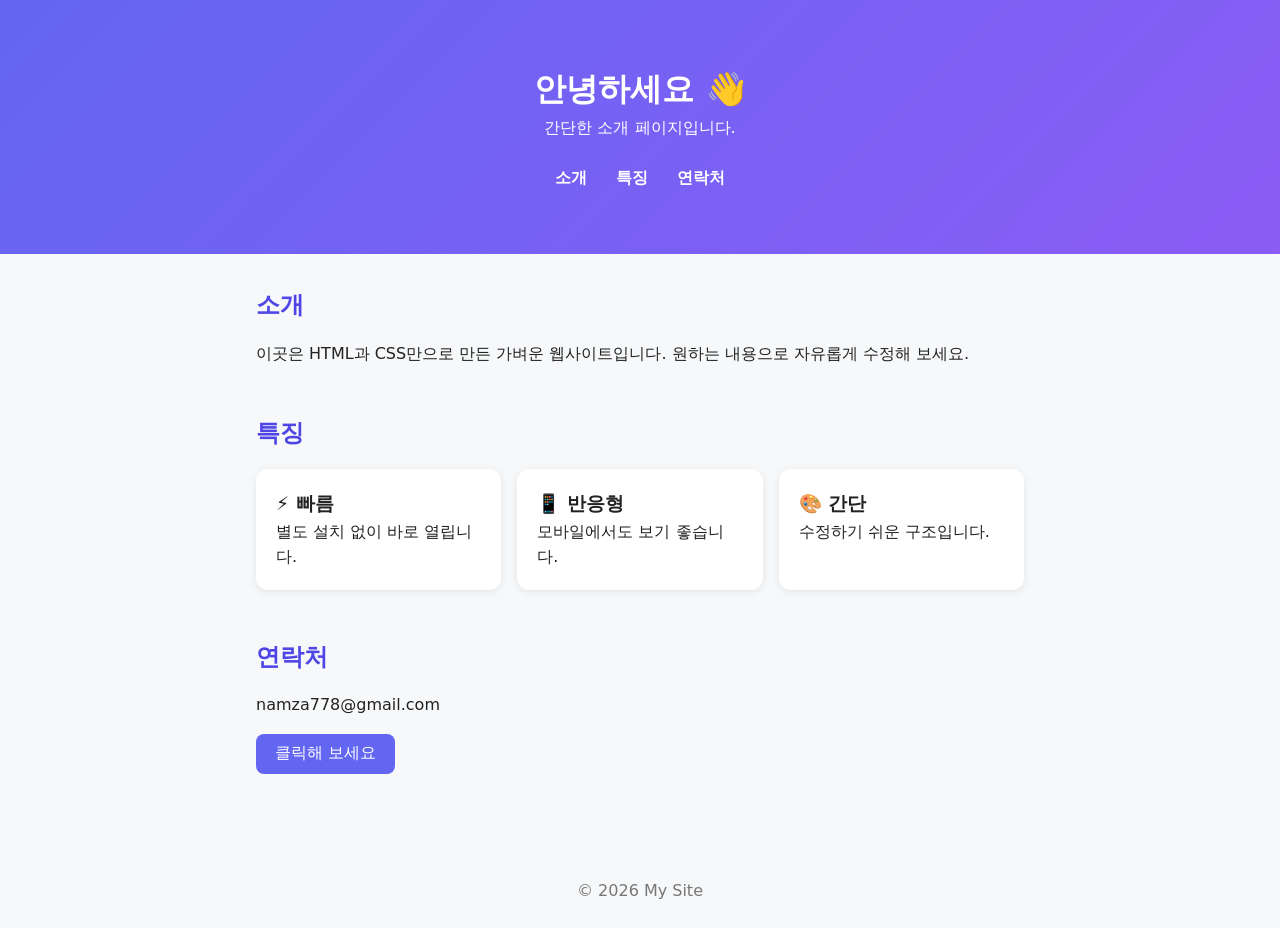
==== index.html @ 45785017 "Add simple site with guestbook Co-Authored-By: Claude Sonnet 5.5 <noreply@anthropic.com>" ====
<!DOCTYPE html>
<html lang="ko">
<head>
  <meta charset="UTF-8">
  <meta name="viewport" content="width=device-width, initial-scale=1.0">
  <title>나의 간단한 사이트</title>
  <link rel="stylesheet" href="style.css">
</head>
<body>
  <header>
    <h1>안녕하세요 👋</h1>
    <p>간단한 소개 페이지입니다.</p>
    <nav>
      <a href="#about">소개</a>
      <a href="#features">특징</a>
      <a href="#contact">연락처</a>
    </nav>
  </header>

  <main>
    <section id="about">
      <h2>소개</h2>
      <p>이곳은 HTML과 CSS만으로 만든 가벼운 웹사이트입니다. 원하는 내용으로 자유롭게 수정해 보세요.</p>
    </section>

    <section id="features">
      <h2>특징</h2>
      <div class="cards">
        <div class="card"><h3>⚡ 빠름</h3><p>별도 설치 없이 바로 열립니다.</p></div>
        <div class="card"><h3>📱 반응형</h3><p>모바일에서도 보기 좋습니다.</p></div>
        <div class="card"><h3>🎨 간단</h3><p>수정하기 쉬운 구조입니다.</p></div>
      </div>
    </section>

    <section id="contact">
      <h2>연락처</h2>
      <p>namza778@gmail.com</p>
      <button id="btn">클릭해 보세요</button>
      <p id="msg"></p>
    </section>
  </main>

  <footer>© 2026 My Site</footer>

  <script>
    let count = 0;
    document.getElementById('btn').addEventListener('click', () => {
      count++;
      document.getElementById('msg').textContent = `${count}번 클릭했어요!`;
    });
  </script>
</body>
</html>
---- style.css ----
* { box-sizing: border-box; margin: 0; padding: 0; }

body {
  font-family: "Malgun Gothic", system-ui, sans-serif;
  line-height: 1.6;
  color: #222;
  background: #f7f8fa;
}

header {
  text-align: center;
  padding: 4rem 1rem;
  background: linear-gradient(135deg, #6366f1, #8b5cf6);
  color: #fff;
}

header nav { margin-top: 1.5rem; }
header nav a {
  color: #fff;
  margin: 0 .75rem;
  text-decoration: none;
  font-weight: bold;
}
header nav a:hover { text-decoration: underline; }

main { max-width: 800px; margin: 0 auto; padding: 2rem 1rem; }
section { margin-bottom: 3rem; }
h2 { margin-bottom: 1rem; color: #4f46e5; }

.cards {
  display: grid;
  grid-template-columns: repeat(auto-fit, minmax(200px, 1fr));
  gap: 1rem;
}
.card {
  background: #fff;
  padding: 1.25rem;
  border-radius: 12px;
  box-shadow: 0 2px 8px rgba(0, 0, 0, .08);
}

button {
  margin-top: 1rem;
  padding: .6rem 1.2rem;
  border: none;
  border-radius: 8px;
  background: #6366f1;
  color: #fff;
  font-size: 1rem;
  cursor: pointer;
}
button:hover { background: #4f46e5; }

footer { text-align: center; padding: 1.5rem; color: #777; }
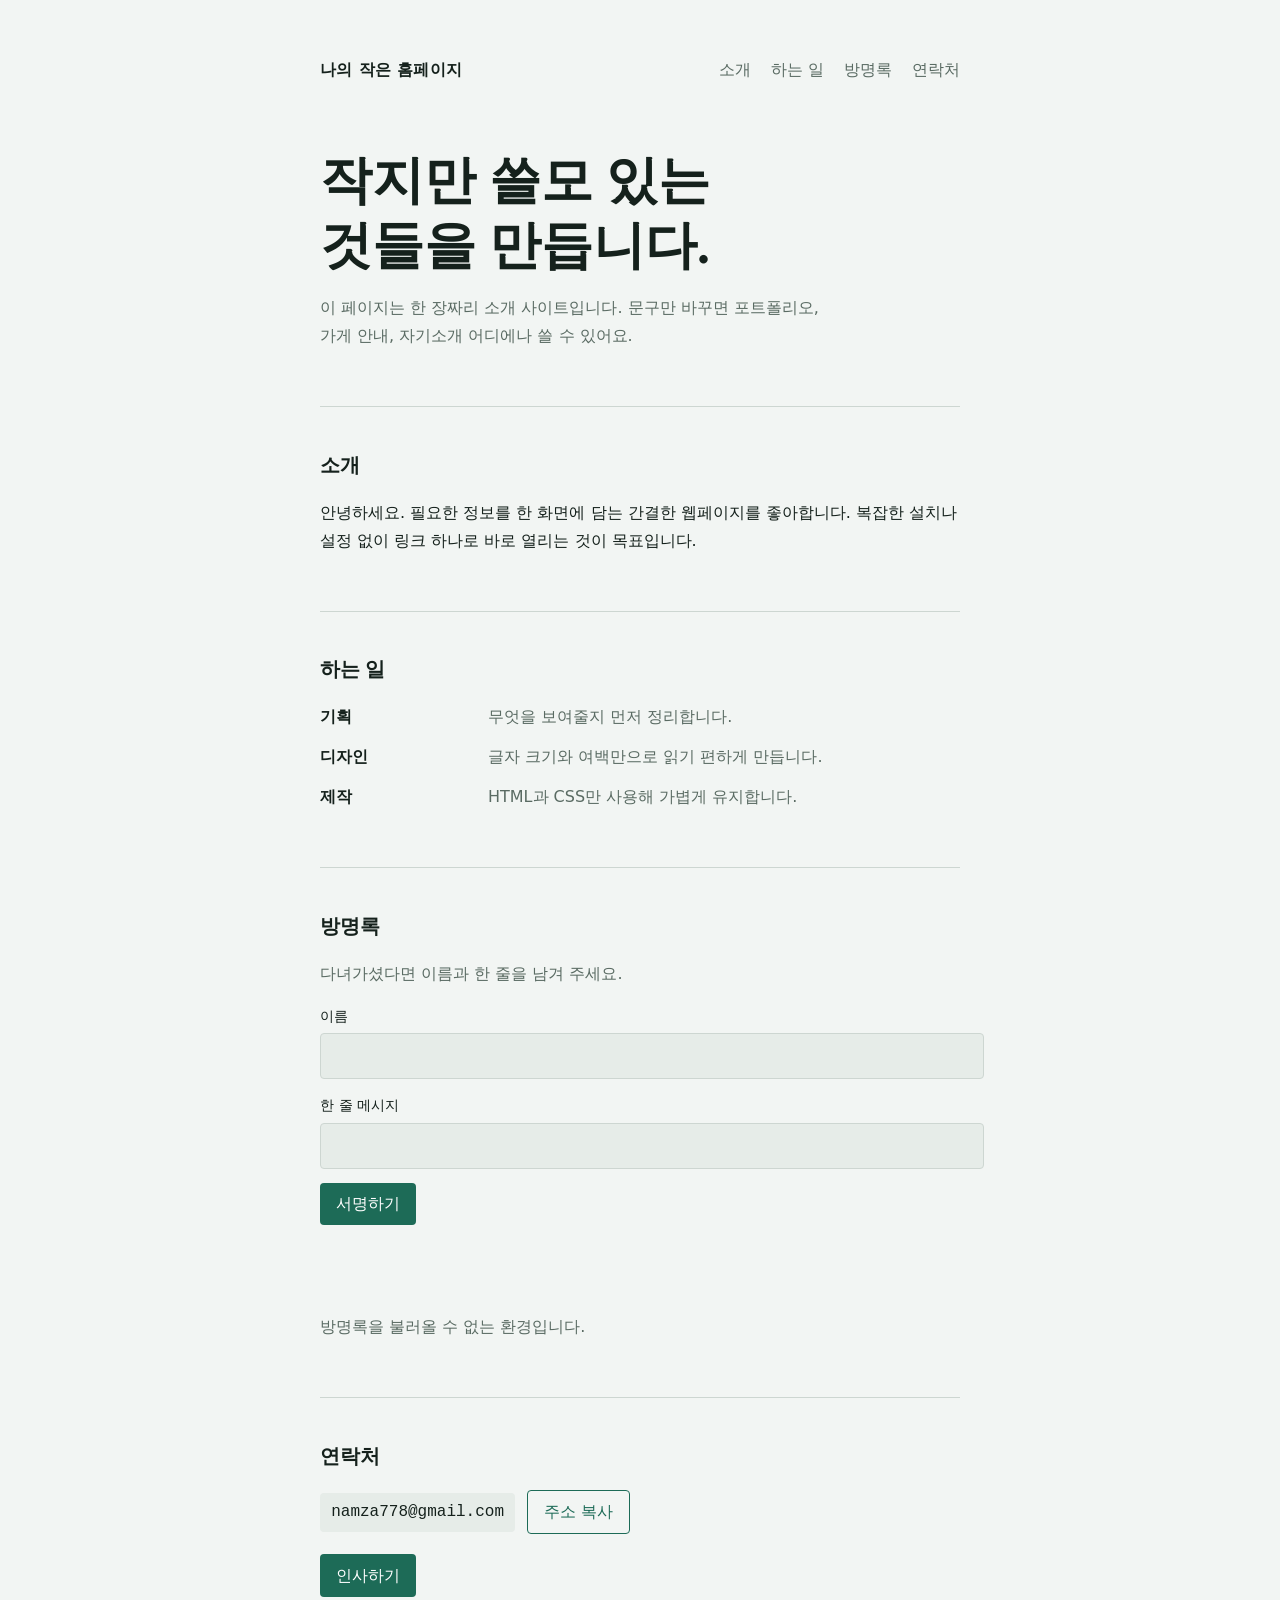
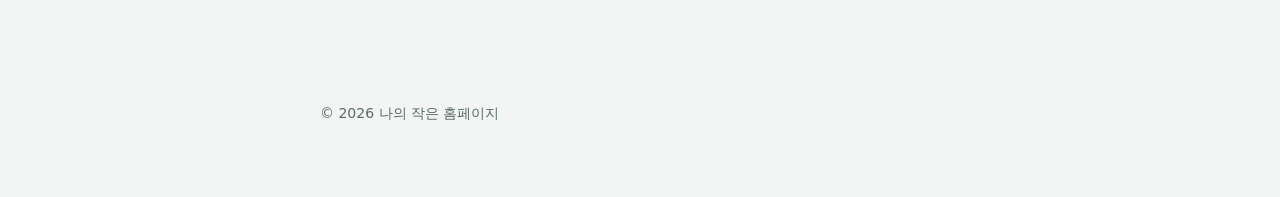
==== commit da7db482: "Use guestbook site as index.html for GitHub Pages Co-Authored-By: Claude Sonnet 5.5 <noreply@anthrop" ====
--- a/index.html
+++ b/index.html
@@ -1,53 +1,262 @@
 <!DOCTYPE html>
 <html lang="ko">
 <head>
-  <meta charset="UTF-8">
-  <meta name="viewport" content="width=device-width, initial-scale=1.0">
-  <title>나의 간단한 사이트</title>
-  <link rel="stylesheet" href="style.css">
+<meta charset="UTF-8">
+<meta name="viewport" content="width=device-width, initial-scale=1">
+<title>나의 작은 홈페이지</title>
+<link rel="preconnect" href="https://fonts.googleapis.com">
+<link rel="stylesheet" href="https://fonts.googleapis.com/css2?family=Noto+Sans+KR:wght@400;500;700&family=Noto+Serif+KR:wght@600;800&display=swap">
+<style>
+  /* Layout: single narrow column, large serif headline, plain list sections divided by thin rules */
+  :root {
+    --bg: #f2f5f3;
+    --fg: #15211c;
+    --muted: #5a6b63;
+    --rule: #cdd6d1;
+    --accent: #1d6b57;
+    --accent-fg: #ffffff;
+    --surface: #e6ece8;
+    --font-display: "Noto Serif KR", "Batang", serif;
+    --font-body: "Noto Sans KR", "Malgun Gothic", system-ui, sans-serif;
+  }
+  @media (prefers-color-scheme: dark) {
+    :root:not([data-theme="light"]) {
+      --bg: #101714; --fg: #e8efeb; --muted: #94a69d; --rule: #2a3832;
+      --accent: #5fc0a3; --accent-fg: #07130e; --surface: #18221d;
+      color-scheme: dark;
+    }
+  }
+  :root[data-theme="dark"] {
+    --bg: #101714; --fg: #e8efeb; --muted: #94a69d; --rule: #2a3832;
+    --accent: #5fc0a3; --accent-fg: #07130e; --surface: #18221d;
+    color-scheme: dark;
+  }
+
+  body {
+    background: var(--bg);
+    color: var(--fg);
+    font-family: var(--font-body);
+    font-size: 16px;
+    line-height: 1.75;
+    padding-inline: 1.25rem;
+    padding-block: 3rem 4rem;
+  }
+  .wrap { max-width: 40rem; margin-inline: auto; }
+
+  .top { display: flex; justify-content: space-between; align-items: baseline; gap: 1rem; flex-wrap: wrap; }
+  .brand { font-weight: 700; letter-spacing: .02em; }
+  nav { display: flex; gap: 1.25rem; }
+  nav a { color: var(--muted); text-decoration: none; }
+  nav a:hover, nav a:focus-visible { color: var(--accent); text-decoration: underline; text-underline-offset: 4px; }
+
+  h1 {
+    font-family: var(--font-display);
+    font-weight: 800;
+    font-size: clamp(2rem, 7vw, 3.25rem);
+    line-height: 1.25;
+    margin-block: 4rem 1rem;
+    text-wrap: balance;
+  }
+  .lead { color: var(--muted); max-width: 32rem; }
+
+  section { border-top: 1px solid var(--rule); margin-top: 3.5rem; padding-top: 1.5rem; }
+  h2 { font-family: var(--font-display); font-size: 1.25rem; font-weight: 600; margin-bottom: 1rem; }
+
+  dl { display: grid; grid-template-columns: 7rem minmax(0, 1fr); gap: .75rem 1rem; }
+  dt { font-weight: 700; }
+  dd { color: var(--muted); }
+
+  .row { display: flex; flex-wrap: wrap; gap: .75rem; align-items: center; }
+  code.mail {
+    background: var(--surface);
+    padding: .35rem .7rem;
+    border-radius: 4px;
+    user-select: all;
+    overflow-wrap: anywhere;
+  }
+  button {
+    font: inherit;
+    font-weight: 500;
+    background: var(--accent);
+    color: var(--accent-fg);
+    border: 0;
+    border-radius: 4px;
+    padding: .45rem 1rem;
+    cursor: pointer;
+  }
+  button:hover { filter: brightness(1.1); }
+  button:focus-visible { outline: 2px solid var(--fg); outline-offset: 2px; }
+  button.ghost { background: transparent; color: var(--accent); border: 1px solid var(--accent); }
+  .status { color: var(--muted); min-height: 1.75em; margin-top: .75rem; }
+
+  form#sign { display: grid; gap: .9rem; }
+  .field { display: grid; gap: .25rem; }
+  label { font-weight: 500; font-size: .9rem; }
+  input {
+    font: inherit;
+    color: var(--fg);
+    background: var(--surface);
+    border: 1px solid var(--rule);
+    border-radius: 4px;
+    padding: .5rem .7rem;
+    width: 100%;
+  }
+  input:focus-visible { outline: 2px solid var(--accent); outline-offset: 1px; }
+  form#sign button { justify-self: start; }
+  .entries { list-style: none; margin-top: 1.5rem; display: grid; gap: 1rem; }
+  .entries li { border-top: 1px solid var(--rule); padding-top: .75rem; }
+  .entries .who { font-family: var(--font-display); font-weight: 600; }
+  .entries .when { color: var(--muted); font-size: .8rem; margin-left: .5rem; font-variant-numeric: tabular-nums; }
+  .entries .what { overflow-wrap: anywhere; }
+  .empty { color: var(--muted); margin-top: 1.5rem; }
+
+  footer { margin-top: 4rem; color: var(--muted); font-size: .875rem; }
+</style>
 </head>
 <body>
-  <header>
-    <h1>안녕하세요 👋</h1>
-    <p>간단한 소개 페이지입니다.</p>
+
+<div class="wrap">
+  <div class="top">
+    <span class="brand">나의 작은 홈페이지</span>
     <nav>
       <a href="#about">소개</a>
-      <a href="#features">특징</a>
+      <a href="#what">하는 일</a>
+      <a href="#guestbook">방명록</a>
       <a href="#contact">연락처</a>
     </nav>
-  </header>
-
-  <main>
-    <section id="about">
-      <h2>소개</h2>
-      <p>이곳은 HTML과 CSS만으로 만든 가벼운 웹사이트입니다. 원하는 내용으로 자유롭게 수정해 보세요.</p>
-    </section>
-
-    <section id="features">
-      <h2>특징</h2>
-      <div class="cards">
-        <div class="card"><h3>⚡ 빠름</h3><p>별도 설치 없이 바로 열립니다.</p></div>
-        <div class="card"><h3>📱 반응형</h3><p>모바일에서도 보기 좋습니다.</p></div>
-        <div class="card"><h3>🎨 간단</h3><p>수정하기 쉬운 구조입니다.</p></div>
+  </div>
+
+  <h1>작지만 쓸모 있는 것들을 만듭니다.</h1>
+  <p class="lead">이 페이지는 한 장짜리 소개 사이트입니다. 문구만 바꾸면 포트폴리오, 가게 안내, 자기소개 어디에나 쓸 수 있어요.</p>
+
+  <section id="about">
+    <h2>소개</h2>
+    <p>안녕하세요. 필요한 정보를 한 화면에 담는 간결한 웹페이지를 좋아합니다. 복잡한 설치나 설정 없이 링크 하나로 바로 열리는 것이 목표입니다.</p>
+  </section>
+
+  <section id="what">
+    <h2>하는 일</h2>
+    <dl>
+      <dt>기획</dt><dd>무엇을 보여줄지 먼저 정리합니다.</dd>
+      <dt>디자인</dt><dd>글자 크기와 여백만으로 읽기 편하게 만듭니다.</dd>
+      <dt>제작</dt><dd>HTML과 CSS만 사용해 가볍게 유지합니다.</dd>
+    </dl>
+  </section>
+
+  <section id="guestbook">
+    <h2>방명록</h2>
+    <p class="lead" style="margin-bottom:1rem">다녀가셨다면 이름과 한 줄을 남겨 주세요.</p>
+    <form id="sign" autocomplete="off">
+      <div class="field">
+        <label for="gname">이름</label>
+        <input id="gname" maxlength="20" required>
       </div>
-    </section>
-
-    <section id="contact">
-      <h2>연락처</h2>
-      <p>namza778@gmail.com</p>
-      <button id="btn">클릭해 보세요</button>
-      <p id="msg"></p>
-    </section>
-  </main>
-
-  <footer>© 2026 My Site</footer>
-
-  <script>
-    let count = 0;
-    document.getElementById('btn').addEventListener('click', () => {
-      count++;
-      document.getElementById('msg').textContent = `${count}번 클릭했어요!`;
+      <div class="field">
+        <label for="gmsg">한 줄 메시지</label>
+        <input id="gmsg" maxlength="100" required>
+      </div>
+      <button type="submit" id="gsend">서명하기</button>
+    </form>
+    <p class="status" id="gstatus" aria-live="polite"></p>
+    <ol class="entries" id="entries"></ol>
+    <p class="empty" id="empty">아직 서명이 없습니다. 첫 번째 서명을 남겨 주세요.</p>
+  </section>
+
+  <section id="contact">
+    <h2>연락처</h2>
+    <div class="row">
+      <code class="mail" id="mail">namza778@gmail.com</code>
+      <button type="button" id="copy" class="ghost">주소 복사</button>
+    </div>
+    <div class="row" style="margin-top:1.25rem">
+      <button type="button" id="hello">인사하기</button>
+    </div>
+    <p class="status" id="status" aria-live="polite"></p>
+  </section>
+
+  <footer>© 2026 나의 작은 홈페이지</footer>
+</div>
+
+<script>
+  var status = document.getElementById('status');
+  var n = 0;
+  document.getElementById('hello').addEventListener('click', function () {
+    n += 1;
+    status.textContent = n === 1 ? '반갑습니다!' : '인사를 ' + n + '번 받았어요.';
+  });
+  document.getElementById('copy').addEventListener('click', function () {
+    var text = document.getElementById('mail').textContent;
+    var done = function () { status.textContent = '이메일 주소를 복사했어요.'; };
+    var fallback = function () {
+      var r = document.createRange();
+      r.selectNodeContents(document.getElementById('mail'));
+      var s = window.getSelection(); s.removeAllRanges(); s.addRange(r);
+      status.textContent = '주소를 선택했어요. Ctrl+C로 복사하세요.';
+    };
+    if (navigator.clipboard && navigator.clipboard.writeText) {
+      navigator.clipboard.writeText(text).then(done, fallback);
+    } else { fallback(); }
+  });
+
+  // 방명록: shared db collection "guestbook"
+  (function () {
+    var form = document.getElementById('sign');
+    var list = document.getElementById('entries');
+    var empty = document.getElementById('empty');
+    var gstatus = document.getElementById('gstatus');
+    var sendBtn = document.getElementById('gsend');
+    var col = null;
+
+    function fmt(ts) {
+      try {
+        var d = new Date(ts);
+        return d.getFullYear() + '.' + (d.getMonth() + 1) + '.' + d.getDate();
+      } catch (e) { return ''; }
+    }
+    function render(snap) {
+      list.textContent = '';
+      snap.docs.forEach(function (doc) {
+        var v = doc.data() || {};
+        var li = document.createElement('li');
+        var who = document.createElement('span'); who.className = 'who'; who.textContent = v.name || '익명';
+        var when = document.createElement('span'); when.className = 'when'; when.textContent = v.at ? fmt(v.at) : '';
+        var head = document.createElement('div'); head.appendChild(who); head.appendChild(when);
+        var what = document.createElement('div'); what.className = 'what'; what.textContent = v.message || '';
+        li.appendChild(head); li.appendChild(what);
+        list.appendChild(li);
+      });
+      empty.hidden = snap.size > 0;
+    }
+
+    if (!window.claude || !window.claude.use) {
+      form.hidden = true; empty.textContent = '방명록을 불러올 수 없는 환경입니다.';
+      return;
+    }
+    window.claude.use('db').then(function (db) {
+      if (!db) { form.hidden = true; empty.textContent = '방명록은 로그인 후 볼 수 있어요.'; return; }
+      col = db.collection('guestbook');
+      col.orderBy('at', 'desc').limit(100).onSnapshot(render, function () {
+        gstatus.textContent = '방명록을 불러오지 못했어요.';
+      });
     });
-  </script>
+
+    form.addEventListener('submit', function (e) {
+      e.preventDefault();
+      if (!col) { gstatus.textContent = '아직 연결 중이에요. 잠시 후 다시 시도해 주세요.'; return; }
+      var name = document.getElementById('gname').value.trim();
+      var msg = document.getElementById('gmsg').value.trim();
+      if (!name || !msg) return;
+      sendBtn.disabled = true;
+      col.add({ name: name, message: msg, at: Date.now() }).then(function () {
+        document.getElementById('gmsg').value = '';
+        gstatus.textContent = '서명해 주셔서 감사합니다!';
+      }, function (err) {
+        gstatus.textContent = (err && err.code === 'invalid_argument')
+          ? '이 링크로는 서명할 수 없어요. 편집 권한이 필요합니다.'
+          : '저장하지 못했어요. 잠시 후 다시 시도해 주세요.';
+      }).then(function () { sendBtn.disabled = false; });
+    });
+  })();
+</script>
 </body>
 </html>
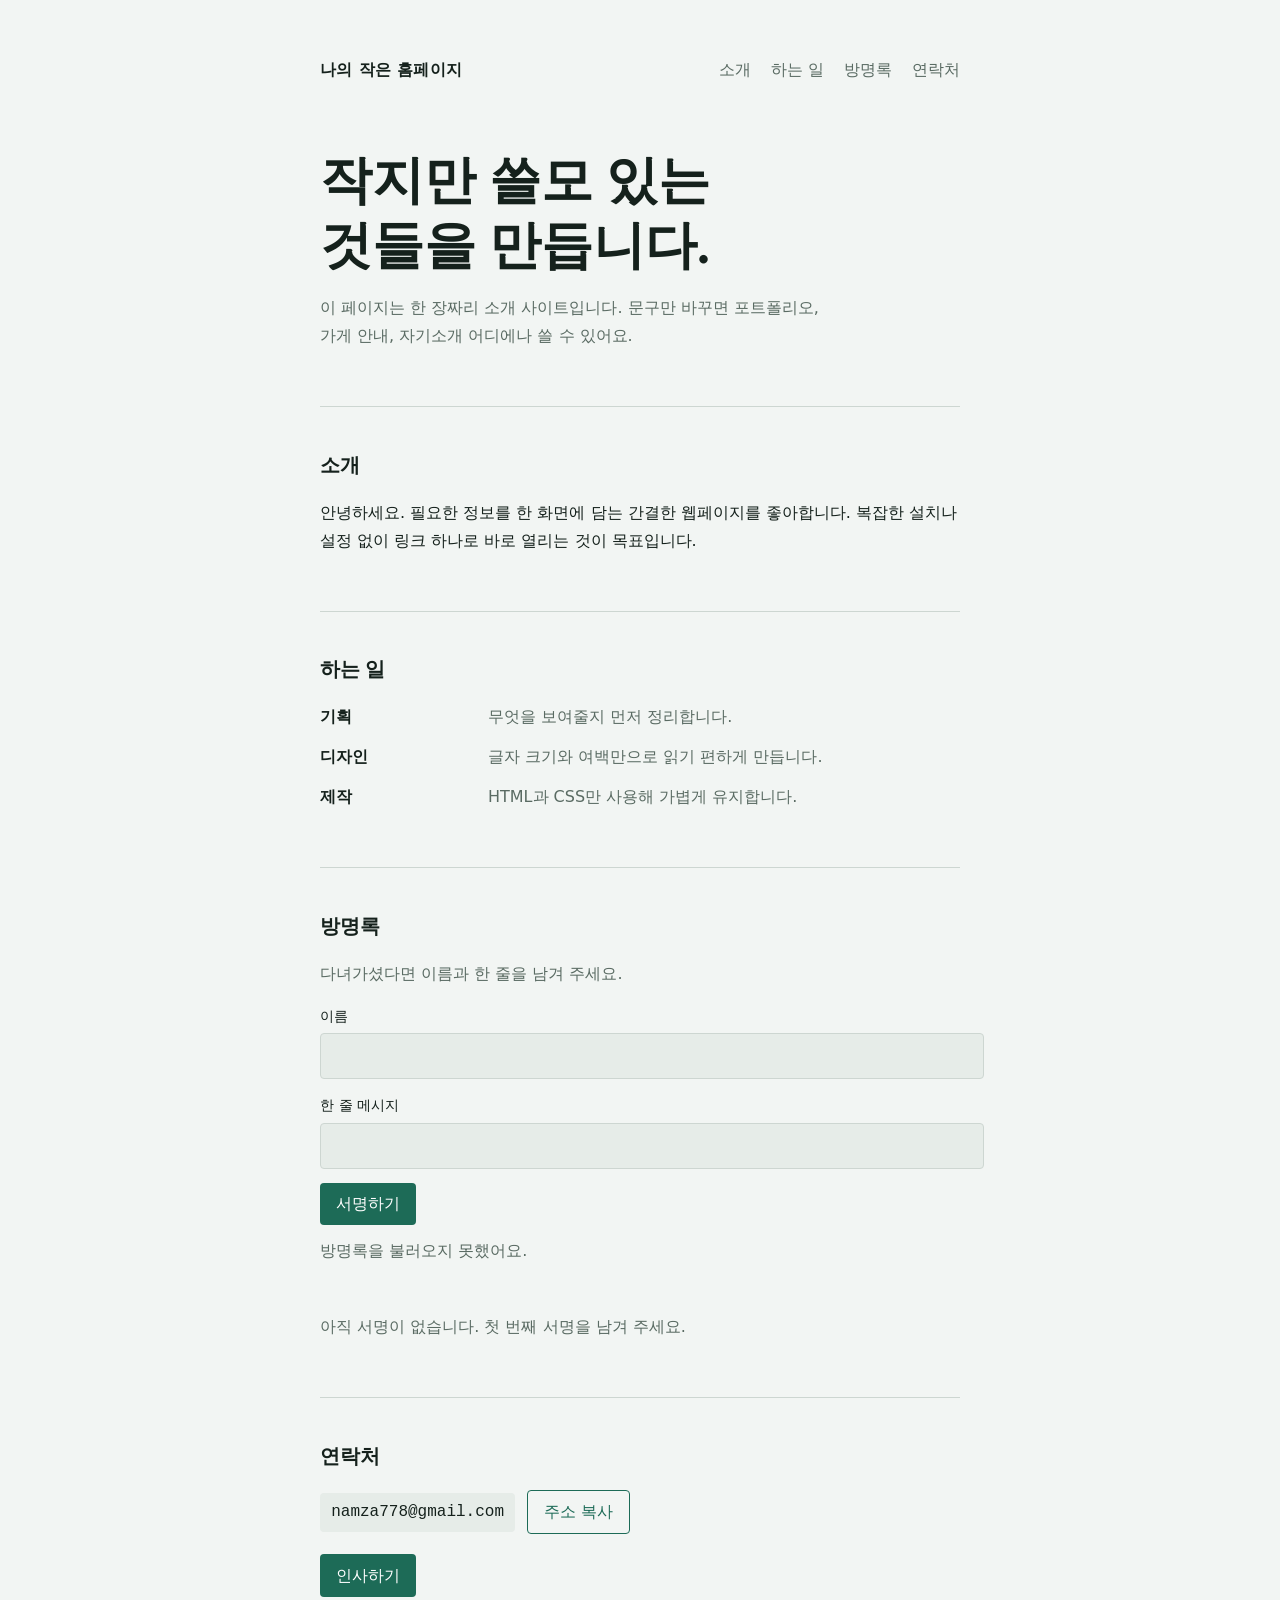
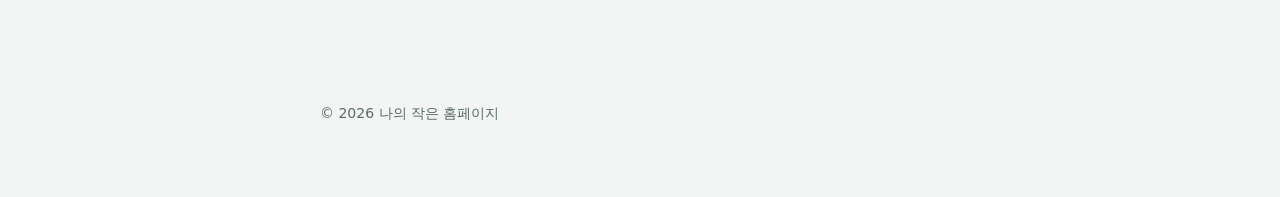
==== commit 380c65bc: "Connect guestbook to Supabase Co-Authored-By: Claude Sonnet 5.5 <noreply@anthropic.com>" ====
--- a/index.html
+++ b/index.html
@@ -178,82 +178,79 @@
 </div>
 
 <script>
-  var status = document.getElementById('status');
+  var hiMsg = document.getElementById('status');
   var n = 0;
   document.getElementById('hello').addEventListener('click', function () {
     n += 1;
-    status.textContent = n === 1 ? '반갑습니다!' : '인사를 ' + n + '번 받았어요.';
+    hiMsg.textContent = n === 1 ? '반갑습니다!' : '인사를 ' + n + '번 받았어요.';
   });
   document.getElementById('copy').addEventListener('click', function () {
     var text = document.getElementById('mail').textContent;
-    var done = function () { status.textContent = '이메일 주소를 복사했어요.'; };
+    var done = function () { hiMsg.textContent = '이메일 주소를 복사했어요.'; };
     var fallback = function () {
       var r = document.createRange();
       r.selectNodeContents(document.getElementById('mail'));
       var s = window.getSelection(); s.removeAllRanges(); s.addRange(r);
-      status.textContent = '주소를 선택했어요. Ctrl+C로 복사하세요.';
+      hiMsg.textContent = '주소를 선택했어요. Ctrl+C로 복사하세요.';
     };
     if (navigator.clipboard && navigator.clipboard.writeText) {
       navigator.clipboard.writeText(text).then(done, fallback);
     } else { fallback(); }
   });
 
-  // 방명록: shared db collection "guestbook"
+  // 방명록: Supabase 테이블 "guestbook" (공개용 키만 사용)
   (function () {
+    var API = 'https://ogkhkolgxibjwgztfudb.supabase.co/rest/v1/guestbook';
+    var KEY = 'sb_publishable_EAnN2MEwBWYQXAmSlX2uyw_KZGbV4iJ';
+    var H = { apikey: KEY, Authorization: 'Bearer ' + KEY };
     var form = document.getElementById('sign');
     var list = document.getElementById('entries');
     var empty = document.getElementById('empty');
     var gstatus = document.getElementById('gstatus');
     var sendBtn = document.getElementById('gsend');
-    var col = null;
 
     function fmt(ts) {
-      try {
-        var d = new Date(ts);
-        return d.getFullYear() + '.' + (d.getMonth() + 1) + '.' + d.getDate();
-      } catch (e) { return ''; }
-    }
-    function render(snap) {
+      var d = new Date(ts);
+      return d.getFullYear() + '.' + (d.getMonth() + 1) + '.' + d.getDate();
+    }
+    function render(rows) {
       list.textContent = '';
-      snap.docs.forEach(function (doc) {
-        var v = doc.data() || {};
+      rows.forEach(function (v) {
         var li = document.createElement('li');
         var who = document.createElement('span'); who.className = 'who'; who.textContent = v.name || '익명';
-        var when = document.createElement('span'); when.className = 'when'; when.textContent = v.at ? fmt(v.at) : '';
+        var when = document.createElement('span'); when.className = 'when'; when.textContent = v.created_at ? fmt(v.created_at) : '';
         var head = document.createElement('div'); head.appendChild(who); head.appendChild(when);
         var what = document.createElement('div'); what.className = 'what'; what.textContent = v.message || '';
         li.appendChild(head); li.appendChild(what);
         list.appendChild(li);
       });
-      empty.hidden = snap.size > 0;
-    }
-
-    if (!window.claude || !window.claude.use) {
-      form.hidden = true; empty.textContent = '방명록을 불러올 수 없는 환경입니다.';
-      return;
-    }
-    window.claude.use('db').then(function (db) {
-      if (!db) { form.hidden = true; empty.textContent = '방명록은 로그인 후 볼 수 있어요.'; return; }
-      col = db.collection('guestbook');
-      col.orderBy('at', 'desc').limit(100).onSnapshot(render, function () {
-        gstatus.textContent = '방명록을 불러오지 못했어요.';
-      });
-    });
+      empty.hidden = rows.length > 0;
+    }
+    function load() {
+      return fetch(API + '?select=name,message,created_at&order=created_at.desc&limit=100', { headers: H })
+        .then(function (r) { if (!r.ok) throw new Error(r.status); return r.json(); })
+        .then(render)
+        .catch(function () { gstatus.textContent = '방명록을 불러오지 못했어요.'; });
+    }
+    load();
 
     form.addEventListener('submit', function (e) {
       e.preventDefault();
-      if (!col) { gstatus.textContent = '아직 연결 중이에요. 잠시 후 다시 시도해 주세요.'; return; }
       var name = document.getElementById('gname').value.trim();
       var msg = document.getElementById('gmsg').value.trim();
       if (!name || !msg) return;
       sendBtn.disabled = true;
-      col.add({ name: name, message: msg, at: Date.now() }).then(function () {
+      fetch(API, {
+        method: 'POST',
+        headers: Object.assign({ 'Content-Type': 'application/json', Prefer: 'return=minimal' }, H),
+        body: JSON.stringify({ name: name, message: msg })
+      }).then(function (r) {
+        if (!r.ok) throw new Error(r.status);
         document.getElementById('gmsg').value = '';
         gstatus.textContent = '서명해 주셔서 감사합니다!';
-      }, function (err) {
-        gstatus.textContent = (err && err.code === 'invalid_argument')
-          ? '이 링크로는 서명할 수 없어요. 편집 권한이 필요합니다.'
-          : '저장하지 못했어요. 잠시 후 다시 시도해 주세요.';
+        return load();
+      }).catch(function () {
+        gstatus.textContent = '저장하지 못했어요. 잠시 후 다시 시도해 주세요.';
       }).then(function () { sendBtn.disabled = false; });
     });
   })();
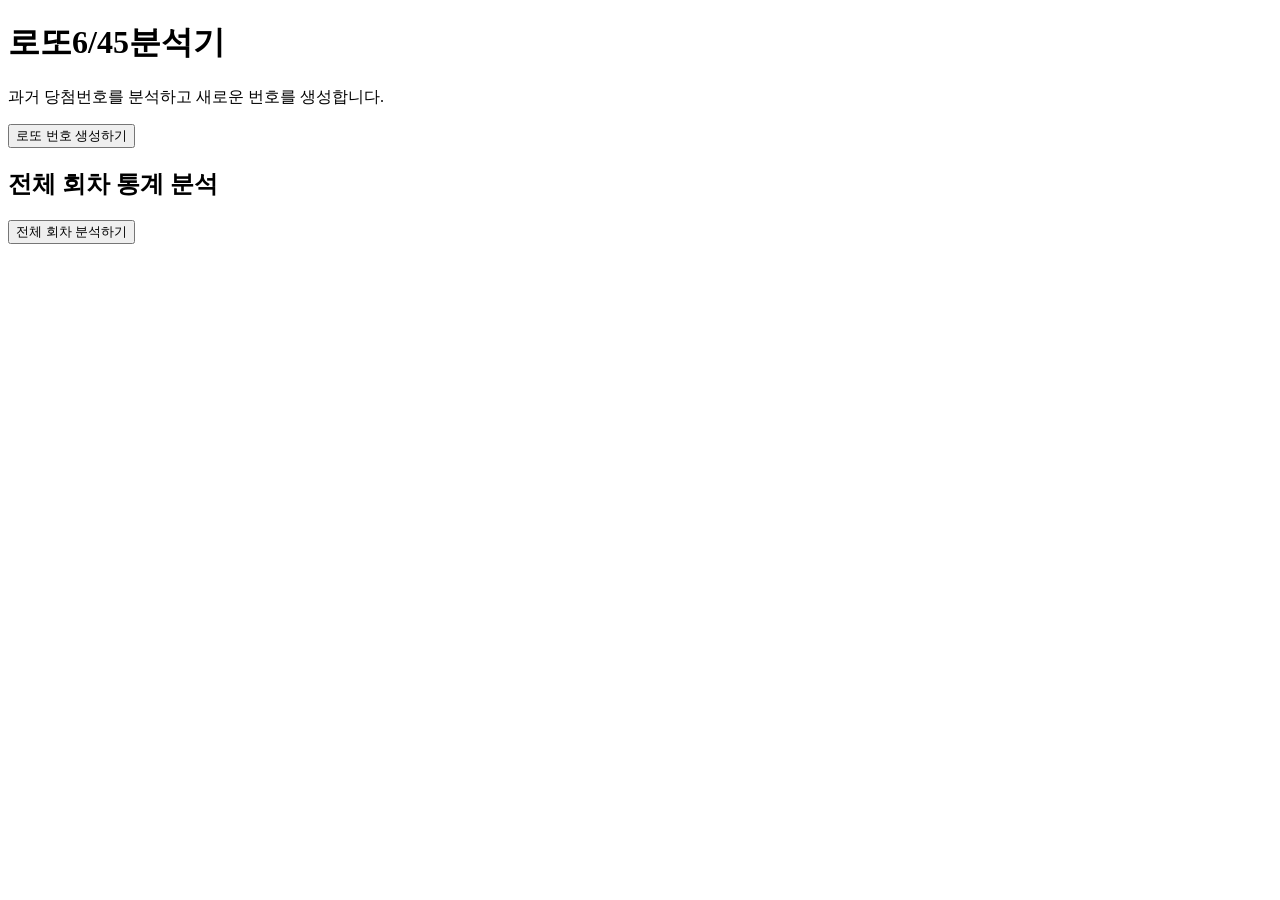
==== commit 7f5ff09c: "Add files via upload" ====
--- a/index.html
+++ b/index.html
@@ -1,259 +1,122 @@
-<!DOCTYPE html>
-<html lang="ko">
-<head>
-<meta charset="UTF-8">
-<meta name="viewport" content="width=device-width, initial-scale=1">
-<title>나의 작은 홈페이지</title>
-<link rel="preconnect" href="https://fonts.googleapis.com">
-<link rel="stylesheet" href="https://fonts.googleapis.com/css2?family=Noto+Sans+KR:wght@400;500;700&family=Noto+Serif+KR:wght@600;800&display=swap">
-<style>
-  /* Layout: single narrow column, large serif headline, plain list sections divided by thin rules */
-  :root {
-    --bg: #f2f5f3;
-    --fg: #15211c;
-    --muted: #5a6b63;
-    --rule: #cdd6d1;
-    --accent: #1d6b57;
-    --accent-fg: #ffffff;
-    --surface: #e6ece8;
-    --font-display: "Noto Serif KR", "Batang", serif;
-    --font-body: "Noto Sans KR", "Malgun Gothic", system-ui, sans-serif;
-  }
-  @media (prefers-color-scheme: dark) {
-    :root:not([data-theme="light"]) {
-      --bg: #101714; --fg: #e8efeb; --muted: #94a69d; --rule: #2a3832;
-      --accent: #5fc0a3; --accent-fg: #07130e; --surface: #18221d;
-      color-scheme: dark;
-    }
-  }
-  :root[data-theme="dark"] {
-    --bg: #101714; --fg: #e8efeb; --muted: #94a69d; --rule: #2a3832;
-    --accent: #5fc0a3; --accent-fg: #07130e; --surface: #18221d;
-    color-scheme: dark;
-  }
-
-  body {
-    background: var(--bg);
-    color: var(--fg);
-    font-family: var(--font-body);
-    font-size: 16px;
-    line-height: 1.75;
-    padding-inline: 1.25rem;
-    padding-block: 3rem 4rem;
-  }
-  .wrap { max-width: 40rem; margin-inline: auto; }
-
-  .top { display: flex; justify-content: space-between; align-items: baseline; gap: 1rem; flex-wrap: wrap; }
-  .brand { font-weight: 700; letter-spacing: .02em; }
-  nav { display: flex; gap: 1.25rem; }
-  nav a { color: var(--muted); text-decoration: none; }
-  nav a:hover, nav a:focus-visible { color: var(--accent); text-decoration: underline; text-underline-offset: 4px; }
-
-  h1 {
-    font-family: var(--font-display);
-    font-weight: 800;
-    font-size: clamp(2rem, 7vw, 3.25rem);
-    line-height: 1.25;
-    margin-block: 4rem 1rem;
-    text-wrap: balance;
-  }
-  .lead { color: var(--muted); max-width: 32rem; }
-
-  section { border-top: 1px solid var(--rule); margin-top: 3.5rem; padding-top: 1.5rem; }
-  h2 { font-family: var(--font-display); font-size: 1.25rem; font-weight: 600; margin-bottom: 1rem; }
-
-  dl { display: grid; grid-template-columns: 7rem minmax(0, 1fr); gap: .75rem 1rem; }
-  dt { font-weight: 700; }
-  dd { color: var(--muted); }
-
-  .row { display: flex; flex-wrap: wrap; gap: .75rem; align-items: center; }
-  code.mail {
-    background: var(--surface);
-    padding: .35rem .7rem;
-    border-radius: 4px;
-    user-select: all;
-    overflow-wrap: anywhere;
-  }
-  button {
-    font: inherit;
-    font-weight: 500;
-    background: var(--accent);
-    color: var(--accent-fg);
-    border: 0;
-    border-radius: 4px;
-    padding: .45rem 1rem;
-    cursor: pointer;
-  }
-  button:hover { filter: brightness(1.1); }
-  button:focus-visible { outline: 2px solid var(--fg); outline-offset: 2px; }
-  button.ghost { background: transparent; color: var(--accent); border: 1px solid var(--accent); }
-  .status { color: var(--muted); min-height: 1.75em; margin-top: .75rem; }
-
-  form#sign { display: grid; gap: .9rem; }
-  .field { display: grid; gap: .25rem; }
-  label { font-weight: 500; font-size: .9rem; }
-  input {
-    font: inherit;
-    color: var(--fg);
-    background: var(--surface);
-    border: 1px solid var(--rule);
-    border-radius: 4px;
-    padding: .5rem .7rem;
-    width: 100%;
-  }
-  input:focus-visible { outline: 2px solid var(--accent); outline-offset: 1px; }
-  form#sign button { justify-self: start; }
-  .entries { list-style: none; margin-top: 1.5rem; display: grid; gap: 1rem; }
-  .entries li { border-top: 1px solid var(--rule); padding-top: .75rem; }
-  .entries .who { font-family: var(--font-display); font-weight: 600; }
-  .entries .when { color: var(--muted); font-size: .8rem; margin-left: .5rem; font-variant-numeric: tabular-nums; }
-  .entries .what { overflow-wrap: anywhere; }
-  .empty { color: var(--muted); margin-top: 1.5rem; }
-
-  footer { margin-top: 4rem; color: var(--muted); font-size: .875rem; }
-</style>
-</head>
-<body>
-
-<div class="wrap">
-  <div class="top">
-    <span class="brand">나의 작은 홈페이지</span>
-    <nav>
-      <a href="#about">소개</a>
-      <a href="#what">하는 일</a>
-      <a href="#guestbook">방명록</a>
-      <a href="#contact">연락처</a>
-    </nav>
-  </div>
-
-  <h1>작지만 쓸모 있는 것들을 만듭니다.</h1>
-  <p class="lead">이 페이지는 한 장짜리 소개 사이트입니다. 문구만 바꾸면 포트폴리오, 가게 안내, 자기소개 어디에나 쓸 수 있어요.</p>
-
-  <section id="about">
-    <h2>소개</h2>
-    <p>안녕하세요. 필요한 정보를 한 화면에 담는 간결한 웹페이지를 좋아합니다. 복잡한 설치나 설정 없이 링크 하나로 바로 열리는 것이 목표입니다.</p>
-  </section>
-
-  <section id="what">
-    <h2>하는 일</h2>
-    <dl>
-      <dt>기획</dt><dd>무엇을 보여줄지 먼저 정리합니다.</dd>
-      <dt>디자인</dt><dd>글자 크기와 여백만으로 읽기 편하게 만듭니다.</dd>
-      <dt>제작</dt><dd>HTML과 CSS만 사용해 가볍게 유지합니다.</dd>
-    </dl>
-  </section>
-
-  <section id="guestbook">
-    <h2>방명록</h2>
-    <p class="lead" style="margin-bottom:1rem">다녀가셨다면 이름과 한 줄을 남겨 주세요.</p>
-    <form id="sign" autocomplete="off">
-      <div class="field">
-        <label for="gname">이름</label>
-        <input id="gname" maxlength="20" required>
-      </div>
-      <div class="field">
-        <label for="gmsg">한 줄 메시지</label>
-        <input id="gmsg" maxlength="100" required>
-      </div>
-      <button type="submit" id="gsend">서명하기</button>
-    </form>
-    <p class="status" id="gstatus" aria-live="polite"></p>
-    <ol class="entries" id="entries"></ol>
-    <p class="empty" id="empty">아직 서명이 없습니다. 첫 번째 서명을 남겨 주세요.</p>
-  </section>
-
-  <section id="contact">
-    <h2>연락처</h2>
-    <div class="row">
-      <code class="mail" id="mail">namza778@gmail.com</code>
-      <button type="button" id="copy" class="ghost">주소 복사</button>
-    </div>
-    <div class="row" style="margin-top:1.25rem">
-      <button type="button" id="hello">인사하기</button>
-    </div>
-    <p class="status" id="status" aria-live="polite"></p>
-  </section>
-
-  <footer>© 2026 나의 작은 홈페이지</footer>
-</div>
-
-<script>
-  var hiMsg = document.getElementById('status');
-  var n = 0;
-  document.getElementById('hello').addEventListener('click', function () {
-    n += 1;
-    hiMsg.textContent = n === 1 ? '반갑습니다!' : '인사를 ' + n + '번 받았어요.';
-  });
-  document.getElementById('copy').addEventListener('click', function () {
-    var text = document.getElementById('mail').textContent;
-    var done = function () { hiMsg.textContent = '이메일 주소를 복사했어요.'; };
-    var fallback = function () {
-      var r = document.createRange();
-      r.selectNodeContents(document.getElementById('mail'));
-      var s = window.getSelection(); s.removeAllRanges(); s.addRange(r);
-      hiMsg.textContent = '주소를 선택했어요. Ctrl+C로 복사하세요.';
-    };
-    if (navigator.clipboard && navigator.clipboard.writeText) {
-      navigator.clipboard.writeText(text).then(done, fallback);
-    } else { fallback(); }
-  });
-
-  // 방명록: Supabase 테이블 "guestbook" (공개용 키만 사용)
-  (function () {
-    var API = 'https://ogkhkolgxibjwgztfudb.supabase.co/rest/v1/guestbook';
-    var KEY = 'sb_publishable_EAnN2MEwBWYQXAmSlX2uyw_KZGbV4iJ';
-    var H = { apikey: KEY, Authorization: 'Bearer ' + KEY };
-    var form = document.getElementById('sign');
-    var list = document.getElementById('entries');
-    var empty = document.getElementById('empty');
-    var gstatus = document.getElementById('gstatus');
-    var sendBtn = document.getElementById('gsend');
-
-    function fmt(ts) {
-      var d = new Date(ts);
-      return d.getFullYear() + '.' + (d.getMonth() + 1) + '.' + d.getDate();
-    }
-    function render(rows) {
-      list.textContent = '';
-      rows.forEach(function (v) {
-        var li = document.createElement('li');
-        var who = document.createElement('span'); who.className = 'who'; who.textContent = v.name || '익명';
-        var when = document.createElement('span'); when.className = 'when'; when.textContent = v.created_at ? fmt(v.created_at) : '';
-        var head = document.createElement('div'); head.appendChild(who); head.appendChild(when);
-        var what = document.createElement('div'); what.className = 'what'; what.textContent = v.message || '';
-        li.appendChild(head); li.appendChild(what);
-        list.appendChild(li);
-      });
-      empty.hidden = rows.length > 0;
-    }
-    function load() {
-      return fetch(API + '?select=name,message,created_at&order=created_at.desc&limit=100', { headers: H })
-        .then(function (r) { if (!r.ok) throw new Error(r.status); return r.json(); })
-        .then(render)
-        .catch(function () { gstatus.textContent = '방명록을 불러오지 못했어요.'; });
-    }
-    load();
-
-    form.addEventListener('submit', function (e) {
-      e.preventDefault();
-      var name = document.getElementById('gname').value.trim();
-      var msg = document.getElementById('gmsg').value.trim();
-      if (!name || !msg) return;
-      sendBtn.disabled = true;
-      fetch(API, {
-        method: 'POST',
-        headers: Object.assign({ 'Content-Type': 'application/json', Prefer: 'return=minimal' }, H),
-        body: JSON.stringify({ name: name, message: msg })
-      }).then(function (r) {
-        if (!r.ok) throw new Error(r.status);
-        document.getElementById('gmsg').value = '';
-        gstatus.textContent = '서명해 주셔서 감사합니다!';
-        return load();
-      }).catch(function () {
-        gstatus.textContent = '저장하지 못했어요. 잠시 후 다시 시도해 주세요.';
-      }).then(function () { sendBtn.disabled = false; });
-    });
-  })();
-</script>
-</body>
-</html>
+<!DOCTYPE html>
+<html>
+<head>
+<title> 로또6/45분석기</title>
+</head>
+<body>
+<h1>로또6/45분석기</h1>
+<p>과거 당첨번호를 분석하고 새로운 번호를 생성합니다.</p>
+<button id="generateBtn">로또 번호 생성하기</button>
+
+<div id="result"></div>
+<h2>전체 회차 통계 분석</h2>
+<button id="analyzeBtn">전체 회차 분석하기</button>
+<div id="analysis"></div>
+<script>
+document.getElementById("generateBtn").onclick = function() {
+    let numbers = [];
+
+    while (numbers.length < 6) {
+        let num = Math.floor(Math.random() * 45) + 1;
+
+        if (!numbers.includes(num)) {
+            numbers.push(num);
+        }
+    }
+
+    numbers.sort((a, b) => a - b);
+
+    document.getElementById("result").innerText =
+        numbers.join(" , ");
+};
+document.getElementById("analyzeBtn").onclick = function() {
+    let counts = Array(46).fill(0);
+
+    lottoHistory.forEach(function(draw) {
+        draw.forEach(function(num) {
+            counts[num]++;
+        });
+    });
+
+    let result = "<h3>번호별 출현 횟수</h3>";
+    let recent50 = lottoHistory.slice(-50);
+    let recentCounts = Array(46).fill(0);
+    recent50.forEach(numbers => {
+    numbers.forEach(num => recentCounts[num]++);
+});
+    let sortedNumbers = [];
+
+for (let i = 1; i <= 45; i++) {
+    sortedNumbers.push({
+        number: i,
+        count: counts[i]
+    });
+}
+
+sortedNumbers.sort(function(a, b) {
+    return b.count - a.count;
+});
+
+result += "<h3>가장 많이 나온 번호 TOP 10</h3>";
+
+
+let leastNumbers = [...sortedNumbers];
+
+leastNumbers.sort(function(a, b) {
+    return a.count - b.count;
+});
+
+
+
+for(let i = 0; i < 10; i++) {
+    result += sortedNumbers[i].number + "번 : " +
+              sortedNumbers[i].count + "회<br>";
+
+}
+
+    
+    result += "<h3>가장 적게 나온 번호 TOP 10</h3>";
+for (let i = 0; i < 10; i++) {
+    result += leastNumbers[i].number + "번 : " +
+              leastNumbers[i].count + "회<br>";
+}
+result += "<h3>최근 50회 번호별 출현 횟수</h3>";
+for (let i = 1; i <= 45; i++) {
+    result += i + "번 : " + recentCounts[i] + "회<br>";
+}
+for (let set = 1; set <= 5; set++) {
+let recommendedNumbers = [];
+let rankedNumbers = Array.from({length: 45}, (_, i) => i + 1).sort((a, b) => recentCounts[b] - recentCounts[a]);
+recommendedNumbers.push(...rankedNumbers.slice(0, 10).sort(() => Math.random() - 0.5).slice(0, 2));
+recommendedNumbers.push(rankedNumbers[35 + Math.floor(Math.random() * 10)]);
+recommendedNumbers.push(sortedNumbers.find(item => !recommendedNumbers.includes(item.number)).number);
+while (recommendedNumbers.length < 6) {
+        let num = Math.floor(Math.random() * 45) + 1;
+        if (!recommendedNumbers.includes(num)) recommendedNumbers.push(num);}
+        result += "<p>🍀 " + set + "조 : " + recommendedNumbers.sort((a, b) => a - b).join(", ") + "</p>";
+}
+    document.getElementById("analysis").innerHTML = result;
+};
+let lottoHistory = [
+    [1, 7, 13, 21, 33, 45],
+    [3, 7, 15, 22, 33, 40],
+    [1, 9, 13, 25, 34, 45],
+    [5, 7, 18, 21, 33, 42],
+    [1, 11, 13, 22, 35, 45]
+];
+const lottoDataUrl = "https://raw.githubusercontent.com/youngeun9100/project-l-data/main/data/winning_numbers.json";
+fetch(lottoDataUrl)
+    .then(response => response.json())
+    .then(data => {
+        console.log("받아온 로또 데이터:", data);
+    console.log("첫 번째 회차 자료:", data.draws[0]);
+    lottoHistory = data.draws.map(draw => draw.numbers);   
+    })
+    .catch(error => {
+        console.log("데이터 가져오기 오류:", error);
+    });
+</script>
+</body>
+</html>
+
+
